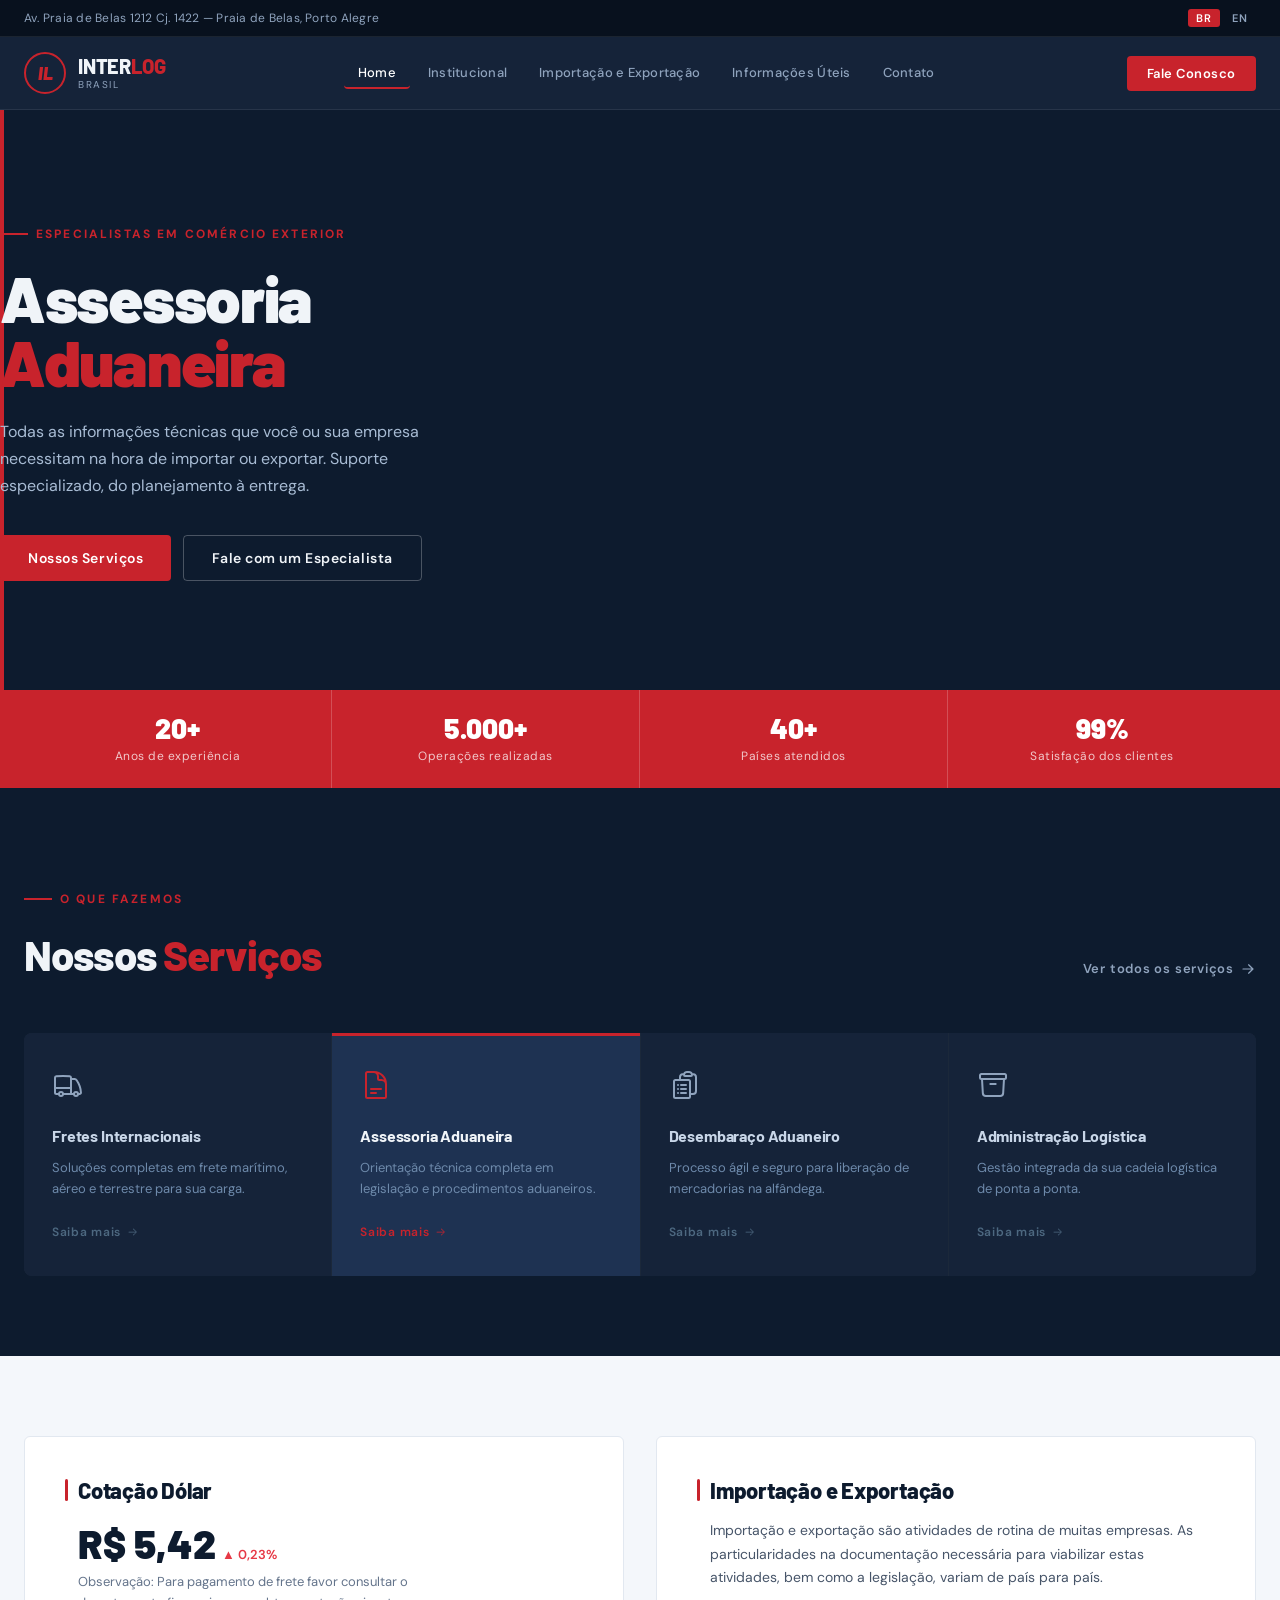
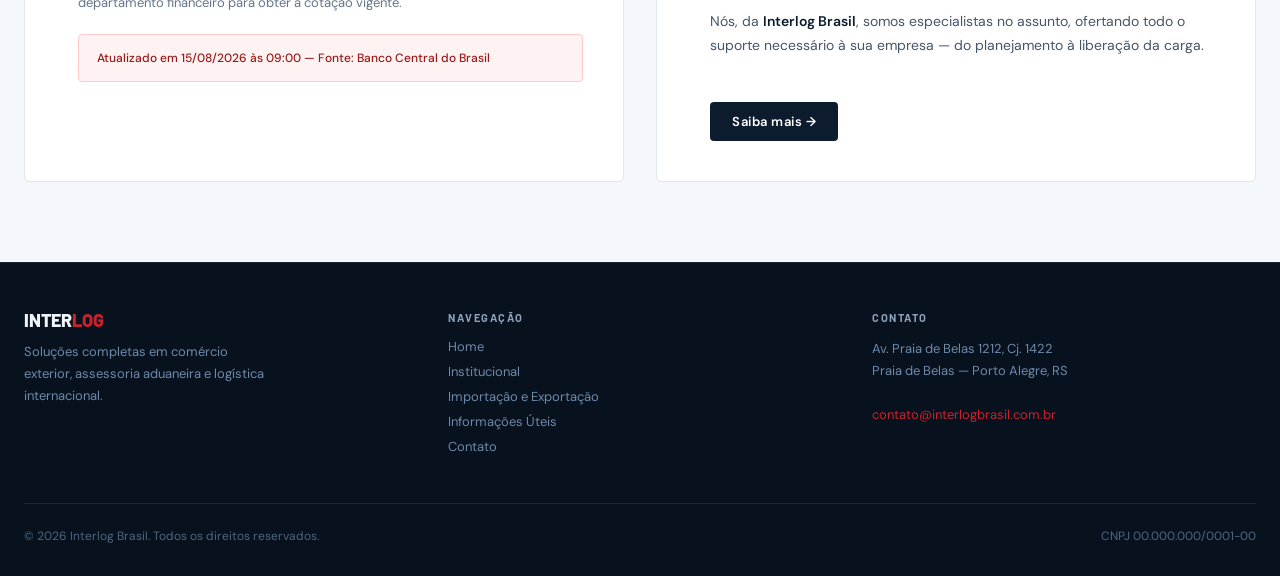
==== index.html @ 791522d0 "Add files via upload" ====
<!doctype html>
<html lang="pt-BR">
<head>
  <meta charset="UTF-8" />
  <meta name="viewport" content="width=device-width, initial-scale=1.0" />
  <title>Interlog Brasil — Comércio Exterior e Assessoria Aduaneira</title>
  <meta name="description" content="Soluções completas em comércio exterior, assessoria aduaneira, desembaraço e logística internacional." />
  <link rel="stylesheet" href="style.css" />
</head>
<body>

  <!-- TOP BAR -->
  <div class="topbar">
    <div class="container topbar-inner">
      <span class="topbar-address">Av. Praia de Belas 1212 Cj. 1422 — Praia de Belas, Porto Alegre</span>
      <div class="lang-switch">
        <button class="lang-btn active" data-lang="BR">BR</button>
        <button class="lang-btn" data-lang="EN">EN</button>
      </div>
    </div>
  </div>

  <!-- NAVBAR -->
  <nav class="navbar">
    <div class="container navbar-inner">
      <div class="logo">
        <div class="logo-badge"><span>IL</span></div>
        <div>
          <div class="logo-text"><span class="logo-inter">INTER</span><span class="logo-log">LOG</span></div>
          <div class="logo-sub">BRASIL</div>
        </div>
      </div>

      <div class="nav-links">
        <a href="#" class="nav-link active">Home</a>
        <a href="#" class="nav-link">Institucional</a>
        <a href="#" class="nav-link">Importação e Exportação</a>
        <a href="#" class="nav-link">Informações Úteis</a>
        <a href="#" class="nav-link">Contato</a>
      </div>

      <button class="cta-btn nav-cta">Fale Conosco</button>

      <button class="hamburger" id="hamburgerBtn" aria-label="Abrir menu">
        <svg viewBox="0 0 24 24" fill="none" stroke="currentColor" stroke-width="2" class="icon-24" id="hamburgerIcon">
          <path stroke-linecap="round" stroke-linejoin="round" d="M3.75 6.75h16.5M3.75 12h16.5m-16.5 5.25h16.5" />
        </svg>
      </button>
    </div>

    <div class="mobile-menu" id="mobileMenu">
      <a href="#">Home</a>
      <a href="#">Institucional</a>
      <a href="#">Importação e Exportação</a>
      <a href="#">Informações Úteis</a>
      <a href="#">Contato</a>
    </div>
  </nav>

  <!-- HERO -->
  <section class="hero">
    <div class="hero-bg"></div>
    <div class="hero-overlay"></div>
    <div class="hero-accent"></div>
    <div class="container hero-inner">
      <div class="hero-content">
        <div class="eyebrow">
          <span class="eyebrow-line"></span>
          <span class="eyebrow-text">Especialistas em Comércio Exterior</span>
        </div>
        <h1 class="hero-title">Assessoria<br /><span class="text-red">Aduaneira</span></h1>
        <p class="hero-desc">Todas as informações técnicas que você ou sua empresa necessitam na hora de importar ou exportar. Suporte especializado, do planejamento à entrega.</p>
        <div class="hero-buttons">
          <button class="cta-btn">Nossos Serviços</button>
          <button class="outline-btn">Fale com um Especialista</button>
        </div>
      </div>
    </div>
  </section>

  <!-- STATS -->
  <div class="stats-band">
    <div class="container stats-grid">
      <div class="stat"><div class="stat-value">20+</div><div class="stat-label">Anos de experiência</div></div>
      <div class="stat"><div class="stat-value">5.000+</div><div class="stat-label">Operações realizadas</div></div>
      <div class="stat"><div class="stat-value">40+</div><div class="stat-label">Países atendidos</div></div>
      <div class="stat"><div class="stat-value">99%</div><div class="stat-label">Satisfação dos clientes</div></div>
    </div>
  </div>

  <!-- SERVICES -->
  <section class="services">
    <div class="container">
      <div class="services-head">
        <div>
          <div class="eyebrow"><span class="eyebrow-line"></span><span class="eyebrow-text">O que fazemos</span></div>
          <h2 class="section-title">Nossos <span class="text-red">Serviços</span></h2>
        </div>
        <a href="#" class="see-all">
          Ver todos os serviços
          <svg viewBox="0 0 20 20" fill="currentColor" class="icon-16"><path fill-rule="evenodd" d="M3 10a.75.75 0 01.75-.75h10.638L10.23 5.29a.75.75 0 111.04-1.08l5.5 5.25a.75.75 0 010 1.08l-5.5 5.25a.75.75 0 11-1.04-1.08l4.158-3.96H3.75A.75.75 0 013 10z" clip-rule="evenodd" /></svg>
        </a>
      </div>

      <div class="services-grid">
        <div class="service-card">
          <div class="service-icon">
            <svg viewBox="0 0 24 24" fill="none" stroke="currentColor" stroke-width="1.5" class="icon-32"><path stroke-linecap="round" stroke-linejoin="round" d="M8.25 18.75a1.5 1.5 0 01-3 0m3 0a1.5 1.5 0 00-3 0m3 0h6m-9 0H3.375a1.125 1.125 0 01-1.125-1.125V14.25m17.25 4.5a1.5 1.5 0 01-3 0m3 0a1.5 1.5 0 00-3 0m3 0h1.125c.621 0 1.129-.504 1.09-1.124a17.902 17.902 0 00-3.213-9.193 2.056 2.056 0 00-1.58-.86H14.25M16.5 18.75h-2.25m0-11.177v-.958c0-.568-.422-1.048-.987-1.106a48.554 48.554 0 00-10.026 0 1.106 1.106 0 00-.987 1.106v7.635m12-6.677v6.677m0 4.5v-4.5m0 0h-12" /></svg>
          </div>
          <h3>Fretes Internacionais</h3>
          <p>Soluções completas em frete marítimo, aéreo e terrestre para sua carga.</p>
          <div class="service-more">Saiba mais <svg viewBox="0 0 16 16" fill="currentColor" class="icon-12"><path fill-rule="evenodd" d="M2 8a.5.5 0 01.5-.5h9.293L8.146 4.354a.5.5 0 11.708-.708l4 4a.5.5 0 010 .708l-4 4a.5.5 0 01-.708-.708L11.793 8.5H2.5A.5.5 0 012 8z" /></svg></div>
        </div>

        <div class="service-card highlight">
          <div class="service-icon">
            <svg viewBox="0 0 24 24" fill="none" stroke="currentColor" stroke-width="1.5" class="icon-32"><path stroke-linecap="round" stroke-linejoin="round" d="M19.5 14.25v-2.625a3.375 3.375 0 00-3.375-3.375h-1.5A1.125 1.125 0 0113.5 7.125v-1.5a3.375 3.375 0 00-3.375-3.375H8.25m0 12.75h7.5m-7.5 3H12M10.5 2.25H5.625c-.621 0-1.125.504-1.125 1.125v17.25c0 .621.504 1.125 1.125 1.125h12.75c.621 0 1.125-.504 1.125-1.125V11.25a9 9 0 00-9-9z" /></svg>
          </div>
          <h3>Assessoria Aduaneira</h3>
          <p>Orientação técnica completa em legislação e procedimentos aduaneiros.</p>
          <div class="service-more">Saiba mais <svg viewBox="0 0 16 16" fill="currentColor" class="icon-12"><path fill-rule="evenodd" d="M2 8a.5.5 0 01.5-.5h9.293L8.146 4.354a.5.5 0 11.708-.708l4 4a.5.5 0 010 .708l-4 4a.5.5 0 01-.708-.708L11.793 8.5H2.5A.5.5 0 012 8z" /></svg></div>
        </div>

        <div class="service-card">
          <div class="service-icon">
            <svg viewBox="0 0 24 24" fill="none" stroke="currentColor" stroke-width="1.5" class="icon-32"><path stroke-linecap="round" stroke-linejoin="round" d="M9 12h3.75M9 15h3.75M9 18h3.75m3 .75H18a2.25 2.25 0 002.25-2.25V6.108c0-1.135-.845-2.098-1.976-2.192a48.424 48.424 0 00-1.123-.08m-5.801 0c-.065.21-.1.433-.1.664 0 .414.336.75.75.75h4.5a.75.75 0 00.75-.75 2.25 2.25 0 00-.1-.664m-5.8 0A2.251 2.251 0 0113.5 2.25H15c1.012 0 1.867.668 2.15 1.586m-5.8 0c-.376.023-.75.05-1.124.08C9.095 4.01 8.25 4.973 8.25 6.108V8.25m0 0H4.875c-.621 0-1.125.504-1.125 1.125v11.25c0 .621.504 1.125 1.125 1.125h9.75c.621 0 1.125-.504 1.125-1.125V9.375c0-.621-.504-1.125-1.125-1.125H8.25zM6.75 12h.008v.008H6.75V12zm0 3h.008v.008H6.75V15zm0 3h.008v.008H6.75V18z" /></svg>
          </div>
          <h3>Desembaraço Aduaneiro</h3>
          <p>Processo ágil e seguro para liberação de mercadorias na alfândega.</p>
          <div class="service-more">Saiba mais <svg viewBox="0 0 16 16" fill="currentColor" class="icon-12"><path fill-rule="evenodd" d="M2 8a.5.5 0 01.5-.5h9.293L8.146 4.354a.5.5 0 11.708-.708l4 4a.5.5 0 010 .708l-4 4a.5.5 0 01-.708-.708L11.793 8.5H2.5A.5.5 0 012 8z" /></svg></div>
        </div>

        <div class="service-card">
          <div class="service-icon">
            <svg viewBox="0 0 24 24" fill="none" stroke="currentColor" stroke-width="1.5" class="icon-32"><path stroke-linecap="round" stroke-linejoin="round" d="M20.25 7.5l-.625 10.632a2.25 2.25 0 01-2.247 2.118H6.622a2.25 2.25 0 01-2.247-2.118L3.75 7.5M10 11.25h4M3.375 7.5h17.25c.621 0 1.125-.504 1.125-1.125v-1.5c0-.621-.504-1.125-1.125-1.125H3.375c-.621 0-1.125.504-1.125 1.125v1.5c0 .621.504 1.125 1.125 1.125z" /></svg>
          </div>
          <h3>Administração Logística</h3>
          <p>Gestão integrada da sua cadeia logística de ponta a ponta.</p>
          <div class="service-more">Saiba mais <svg viewBox="0 0 16 16" fill="currentColor" class="icon-12"><path fill-rule="evenodd" d="M2 8a.5.5 0 01.5-.5h9.293L8.146 4.354a.5.5 0 11.708-.708l4 4a.5.5 0 010 .708l-4 4a.5.5 0 01-.708-.708L11.793 8.5H2.5A.5.5 0 012 8z" /></svg></div>
        </div>
      </div>
    </div>
  </section>

  <!-- INFO PANELS -->
  <section class="info-panels">
    <div class="container info-grid">
      <div class="info-card">
        <div class="info-head">
          <div class="info-bar"></div>
          <h3>Cotação Dólar</h3>
        </div>
        <div class="info-body">
          <div class="quote-row">
            <span class="quote-value">R$ 5,42</span>
            <span class="quote-change">▲ 0,23%</span>
          </div>
          <p class="info-text">Observação: Para pagamento de frete favor consultar o departamento financeiro para obter a cotação vigente.</p>
          <div class="quote-note">Atualizado em 15/08/2026 às 09:00 — Fonte: Banco Central do Brasil</div>
        </div>
      </div>

      <div class="info-card">
        <div class="info-head">
          <div class="info-bar"></div>
          <h3>Importação e Exportação</h3>
        </div>
        <div class="info-body">
          <p class="info-text-dark">Importação e exportação são atividades de rotina de muitas empresas. As particularidades na documentação necessária para viabilizar estas atividades, bem como a legislação, variam de país para país.</p>
          <p class="info-text-dark">Nós, da <strong>Interlog Brasil</strong>, somos especialistas no assunto, ofertando todo o suporte necessário à sua empresa — do planejamento à liberação da carga.</p>
          <button class="dark-btn">Saiba mais →</button>
        </div>
      </div>
    </div>
  </section>

  <!-- FOOTER -->
  <footer class="footer">
    <div class="container">
      <div class="footer-grid">
        <div>
          <div class="logo-text footer-logo"><span class="logo-inter">INTER</span><span class="logo-log">LOG</span></div>
          <p class="footer-desc">Soluções completas em comércio exterior, assessoria aduaneira e logística internacional.</p>
        </div>
        <div>
          <h4>Navegação</h4>
          <a href="#">Home</a>
          <a href="#">Institucional</a>
          <a href="#">Importação e Exportação</a>
          <a href="#">Informações Úteis</a>
          <a href="#">Contato</a>
        </div>
        <div>
          <h4>Contato</h4>
          <p class="footer-desc">
            Av. Praia de Belas 1212, Cj. 1422<br />
            Praia de Belas — Porto Alegre, RS<br /><br />
            <a href="mailto:contato@interlogbrasil.com.br" class="footer-email">contato@interlogbrasil.com.br</a>
          </p>
        </div>
      </div>
      <div class="footer-bottom">
        <span>© 2026 Interlog Brasil. Todos os direitos reservados.</span>
        <span>CNPJ 00.000.000/0001-00</span>
      </div>
    </div>
  </footer>

  <script src="script.js"></script>
</body>
</html>
---- style.css ----
@import url('https://fonts.googleapis.com/css2?family=Barlow:ital,wght@0,400;0,500;0,600;0,700;0,800;0,900;1,400&family=DM+Sans:ital,opsz,wght@0,9..40,400;0,9..40,500;0,9..40,600;1,9..40,400&display=swap');

:root {
  --navy: #0d1b2e;
  --navy-mid: #152339;
  --navy-light: #1e3252;
  --red: #c8232c;
  --red-hover: #a61b23;
  --slate: #8fa3bd;
  --border: rgba(255, 255, 255, 0.08);
  --font-heading: 'Barlow', sans-serif;
  --font-body: 'DM Sans', sans-serif;
}

* { box-sizing: border-box; margin: 0; padding: 0; }

html { scroll-behavior: smooth; }

body {
  font-family: var(--font-body);
  background: var(--navy);
  color: #f0f4f8;
  -webkit-font-smoothing: antialiased;
}

h1, h2, h3, h4 { font-family: var(--font-heading); }

a { text-decoration: none; }

button { font-family: inherit; }

::-webkit-scrollbar { width: 6px; }
::-webkit-scrollbar-track { background: var(--navy); }
::-webkit-scrollbar-thumb { background: #2e4a6e; border-radius: 3px; }
::-webkit-scrollbar-thumb:hover { background: var(--red); }

.container {
  max-width: 1280px;
  margin: 0 auto;
  padding: 0 24px;
}

.icon-32 { width: 32px; height: 32px; }
.icon-24 { width: 24px; height: 24px; }
.icon-16 { width: 16px; height: 16px; }
.icon-12 { width: 12px; height: 12px; }

.text-red { color: var(--red); }

/* TOP BAR */
.topbar { background: #08111e; border-bottom: 1px solid var(--border); }
.topbar-inner { display: flex; align-items: center; justify-content: space-between; height: 36px; }
.topbar-address { color: var(--slate); font-size: 12px; letter-spacing: 0.02em; }
.lang-switch { display: flex; align-items: center; gap: 4px; }
.lang-btn {
  font-size: 11px; font-weight: 600; letter-spacing: 0.08em;
  padding: 2px 8px; border-radius: 3px; border: none;
  cursor: pointer; transition: all 0.15s;
  background: transparent; color: var(--slate);
}
.lang-btn.active { background: var(--red); color: #fff; }

/* NAVBAR */
.navbar { background: var(--navy-mid); border-bottom: 1px solid var(--border); position: sticky; top: 0; z-index: 50; }
.navbar-inner { display: flex; align-items: center; justify-content: space-between; height: 72px; }
.logo { display: flex; align-items: center; gap: 12px; user-select: none; }
.logo-badge {
  position: relative; width: 42px; height: 42px;
  border: 2px solid var(--red); border-radius: 50%;
  display: flex; align-items: center; justify-content: center;
}
.logo-badge span { font-family: var(--font-heading); font-weight: 900; font-size: 18px; color: var(--red); font-style: italic; }
.logo-text { font-family: var(--font-heading); font-weight: 800; font-size: 20px; letter-spacing: -0.01em; line-height: 1; }
.logo-inter { color: #f0f4f8; }
.logo-log { color: var(--red); }
.logo-sub { color: var(--slate); font-size: 10px; letter-spacing: 0.15em; margin-top: 2px; }

.nav-links { display: none; align-items: center; gap: 4px; }
.nav-link {
  padding: 6px 14px; font-size: 13px; font-weight: 500; letter-spacing: 0.02em;
  color: var(--slate); border-radius: 4px; border-bottom: 2px solid transparent;
  transition: color 0.15s;
}
.nav-link:hover { color: #fff; }
.nav-link.active { color: #fff; border-bottom-color: var(--red); }

.cta-btn {
  background: var(--red); color: #fff; border: none; border-radius: 4px;
  padding: 9px 20px; font-size: 13px; font-weight: 600; letter-spacing: 0.04em;
  cursor: pointer; transition: background 0.15s;
}
.cta-btn:hover { background: var(--red-hover); }
.nav-cta { display: none; }

.hamburger { background: none; border: none; color: #f0f4f8; cursor: pointer; padding: 8px; }

.mobile-menu {
  display: none; background: var(--navy-mid); border-top: 1px solid var(--border);
  padding: 12px 24px 20px;
}
.mobile-menu.open { display: block; }
.mobile-menu a {
  display: block; padding: 10px 0; color: #c8d6e8; font-size: 15px;
  border-bottom: 1px solid rgba(255,255,255,0.05);
}

/* HERO */
.hero { position: relative; min-height: 580px; display: flex; align-items: center; overflow: hidden; }
.hero-bg {
  position: absolute; inset: 0;
  background-image: url('https://images.unsplash.com/photo-1606185540834-d6e7483ee1a4?w=1400&h=700&fit=crop&auto=format');
  background-size: cover; background-position: center 40%;
}
.hero-overlay {
  position: absolute; inset: 0;
  background: linear-gradient(105deg, var(--navy) 42%, rgba(13,27,46,0.82) 65%, rgba(13,27,46,0.3) 100%);
}
.hero-accent { position: absolute; left: 0; top: 0; bottom: 0; width: 4px; background: var(--red); }
.hero-inner { position: relative; z-index: 1; padding: 80px 0; width: 100%; }
.hero-content { max-width: 560px; }

.eyebrow { display: inline-flex; align-items: center; gap: 8px; margin-bottom: 24px; }
.eyebrow-line { width: 28px; height: 2px; background: var(--red); }
.eyebrow-text { color: var(--red); font-size: 12px; font-weight: 700; letter-spacing: 0.18em; text-transform: uppercase; }

.hero-title {
  font-weight: 900; font-size: clamp(38px, 5vw, 64px); line-height: 1.0;
  letter-spacing: -0.02em; color: #f0f4f8; margin-bottom: 24px;
}
.hero-desc { color: #a8bcd4; font-size: 16px; line-height: 1.7; margin-bottom: 36px; max-width: 440px; }
.hero-buttons { display: flex; flex-wrap: wrap; gap: 12px; }

.outline-btn {
  background: transparent; color: #f0f4f8; border: 1px solid rgba(255,255,255,0.25);
  border-radius: 4px; padding: 13px 28px; font-size: 14px; font-weight: 600;
  letter-spacing: 0.04em; cursor: pointer; transition: border-color 0.15s;
}
.outline-btn:hover { border-color: rgba(255,255,255,0.6); }
.hero-buttons .cta-btn { padding: 13px 28px; font-size: 14px; }

/* STATS */
.stats-band { background: var(--red); }
.stats-grid { display: grid; grid-template-columns: repeat(2, 1fr); }
.stat { padding: 24px 0; text-align: center; border-right: 1px solid rgba(255,255,255,0.2); }
.stat:nth-child(2n) { border-right: none; }
.stat-value { font-family: var(--font-heading); font-weight: 900; font-size: 28px; color: #fff; line-height: 1; }
.stat-label { color: rgba(255,255,255,0.75); font-size: 12px; margin-top: 6px; letter-spacing: 0.04em; }

/* SERVICES */
.services { background: var(--navy); padding: 96px 0 80px; }
.services-head { display: flex; align-items: flex-end; justify-content: space-between; flex-wrap: wrap; gap: 24px; margin-bottom: 56px; }
.section-title { font-weight: 800; font-size: clamp(28px, 4vw, 42px); letter-spacing: -0.02em; color: #f0f4f8; line-height: 1.1; }
.see-all {
  color: var(--slate); font-size: 13px; font-weight: 600; letter-spacing: 0.06em;
  display: flex; align-items: center; gap: 6px; transition: color 0.15s;
}
.see-all:hover { color: var(--red); }

.services-grid {
  display: grid; grid-template-columns: 1fr; gap: 1px;
  background: rgba(255,255,255,0.06); border-radius: 8px; overflow: hidden;
}
.service-card {
  background: var(--navy-mid); padding: 36px 28px; transition: background 0.2s;
  cursor: pointer; position: relative;
}
.service-card:hover { background: var(--navy-light); }
.service-card.highlight { background: var(--navy-light); }
.service-card.highlight::before {
  content: ''; position: absolute; top: 0; left: 0; right: 0; height: 3px; background: var(--red);
}
.service-icon { color: var(--slate); margin-bottom: 20px; transition: color 0.2s; }
.service-card.highlight .service-icon { color: var(--red); }
.service-card h3 {
  font-weight: 700; font-size: 16px; letter-spacing: -0.01em; color: #c8d6e8;
  margin-bottom: 10px; line-height: 1.3;
}
.service-card.highlight h3 { color: #f0f4f8; }
.service-card p { color: #6e8aab; font-size: 13px; line-height: 1.65; }
.service-more {
  margin-top: 24px; display: flex; align-items: center; gap: 6px;
  color: #4d6880; font-size: 12px; font-weight: 600; letter-spacing: 0.06em;
}
.service-card.highlight .service-more { color: var(--red); }

/* INFO PANELS */
.info-panels { background: #f4f7fb; padding: 80px 0; }
.info-grid { display: grid; grid-template-columns: 1fr; gap: 32px; }
.info-card { background: #fff; border-radius: 6px; padding: 40px; border: 1px solid #e2e8f0; }
.info-head { display: flex; align-items: center; gap: 10px; margin-bottom: 6px; }
.info-bar { width: 3px; height: 22px; background: var(--red); border-radius: 2px; }
.info-head h3 { font-weight: 800; font-size: 22px; color: var(--navy); letter-spacing: -0.01em; }
.info-body { margin-left: 13px; }
.quote-row { display: flex; align-items: baseline; gap: 6px; margin: 20px 0 8px; }
.quote-value { font-family: var(--font-heading); font-weight: 900; font-size: 40px; color: var(--navy); line-height: 1; }
.quote-change { font-size: 13px; color: #e63946; font-weight: 600; }
.info-text { color: #64748b; font-size: 13px; line-height: 1.65; max-width: 340px; }
.quote-note {
  margin-top: 20px; padding: 14px 18px; background: #fef2f2; border: 1px solid #fecaca;
  border-radius: 4px; color: #991b1b; font-size: 12px; font-weight: 500; line-height: 1.5;
}
.info-text-dark { color: #475569; font-size: 14px; line-height: 1.7; margin-top: 16px; margin-bottom: 20px; }
.info-text-dark strong { color: var(--navy); font-weight: 600; }
.dark-btn {
  margin-top: 24px; background: var(--navy); color: #fff; border: none; border-radius: 4px;
  padding: 11px 22px; font-size: 13px; font-weight: 600; letter-spacing: 0.04em;
  cursor: pointer; transition: background 0.15s;
}
.dark-btn:hover { background: var(--red); }

/* FOOTER */
.footer { background: #08111e; border-top: 1px solid var(--border); padding: 48px 0 32px; }
.footer-grid { display: grid; grid-template-columns: 1fr; gap: 40px; margin-bottom: 40px; }
.footer-logo { font-size: 18px; margin-bottom: 12px; }
.footer-desc { color: #6e8aab; font-size: 13px; line-height: 1.7; max-width: 240px; }
.footer h4 {
  color: var(--slate); font-size: 11px; font-weight: 700; letter-spacing: 0.14em;
  text-transform: uppercase; margin-bottom: 14px;
}
.footer div a {
  display: block; color: #6e8aab; font-size: 13px; margin-bottom: 8px; transition: color 0.15s;
}
.footer div a:hover { color: #f0f4f8; }
.footer-email { color: var(--red) !important; }
.footer-bottom {
  border-top: 1px solid var(--border); padding-top: 24px; display: flex;
  justify-content: space-between; align-items: center; flex-wrap: wrap; gap: 12px;
}
.footer-bottom span { color: #4d6880; font-size: 12px; }

/* RESPONSIVE */
@media (min-width: 768px) {
  .nav-links { display: flex; }
  .nav-cta { display: flex; }
  .hamburger { display: none; }
  .stats-grid { grid-template-columns: repeat(4, 1fr); }
  .stat { border-right: 1px solid rgba(255,255,255,0.2); }
  .stat:nth-child(2n) { border-right: 1px solid rgba(255,255,255,0.2); }
  .stat:nth-child(4n) { border-right: none; }
  .footer-grid { grid-template-columns: repeat(3, 1fr); }
}

@media (min-width: 640px) {
  .services-grid { grid-template-columns: repeat(2, 1fr); }
}

@media (min-width: 1024px) {
  .services-grid { grid-template-columns: repeat(4, 1fr); }
  .info-grid { grid-template-columns: repeat(2, 1fr); }
}
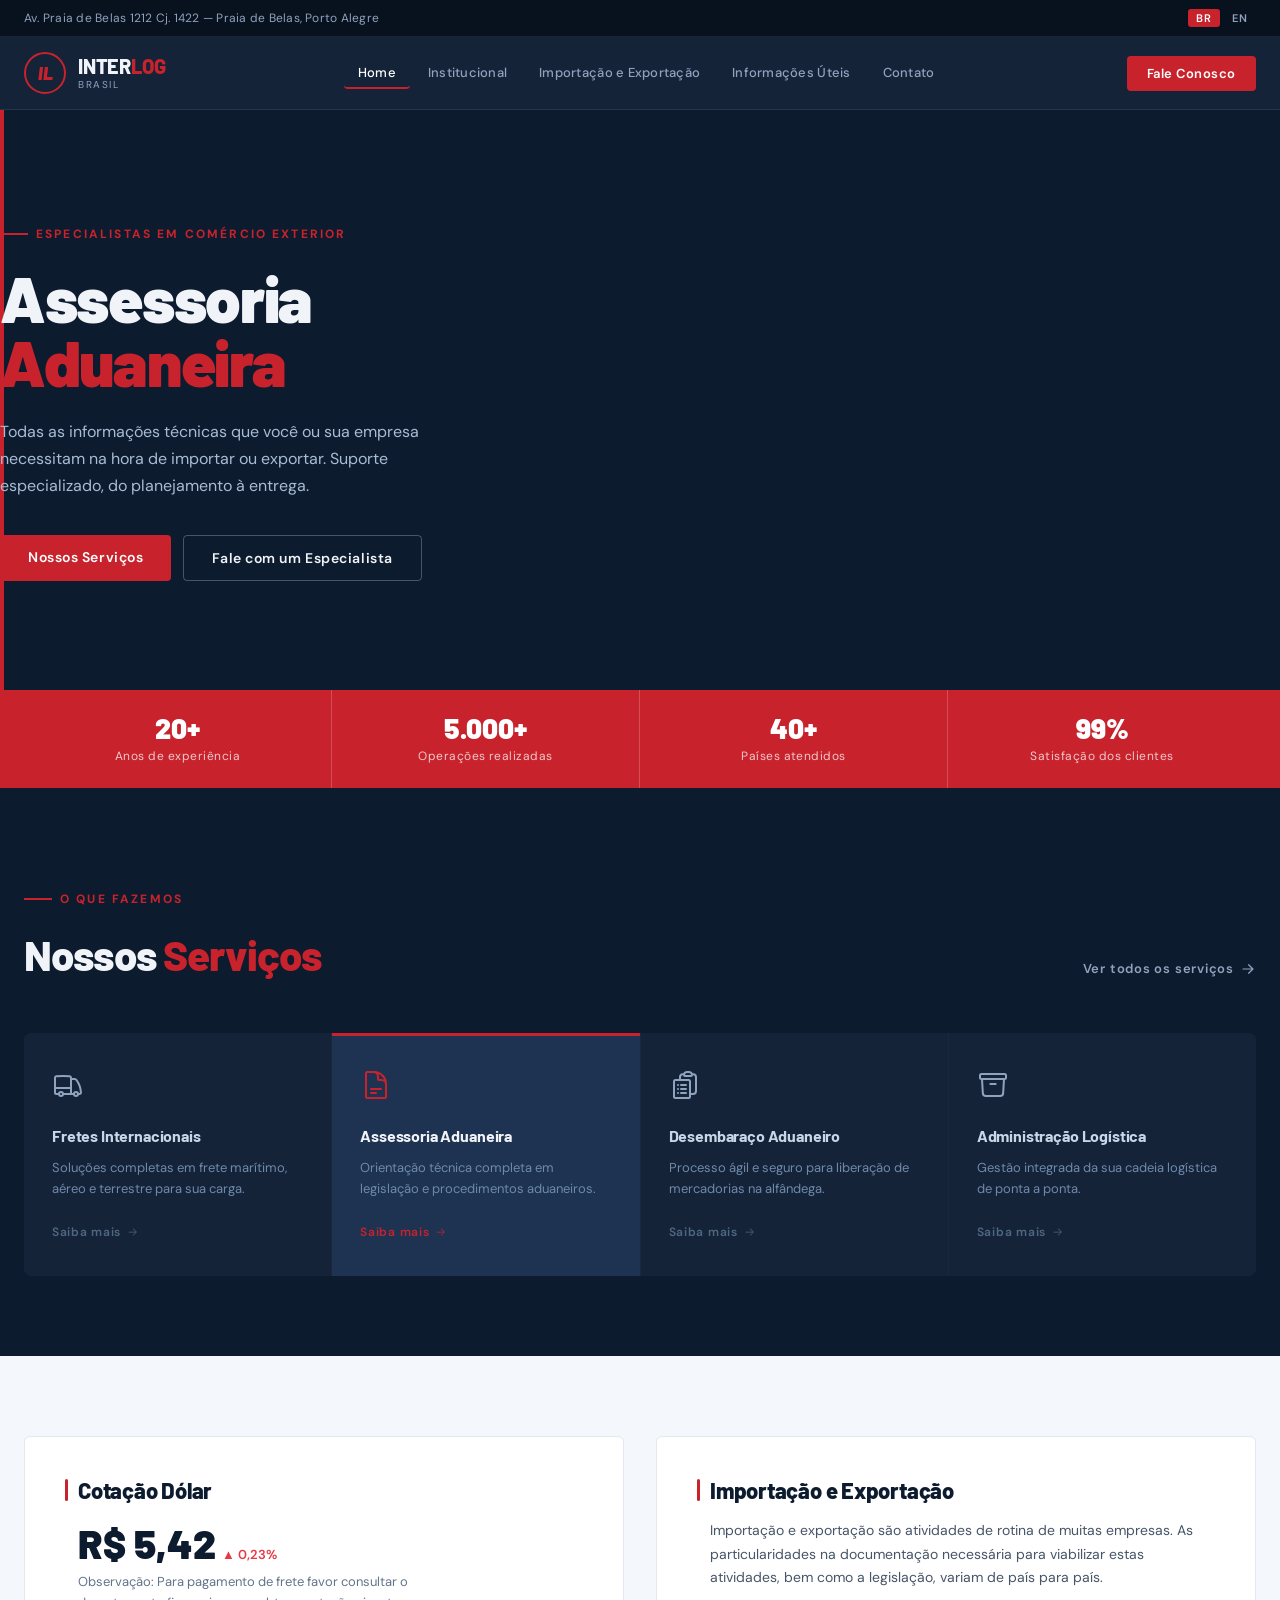
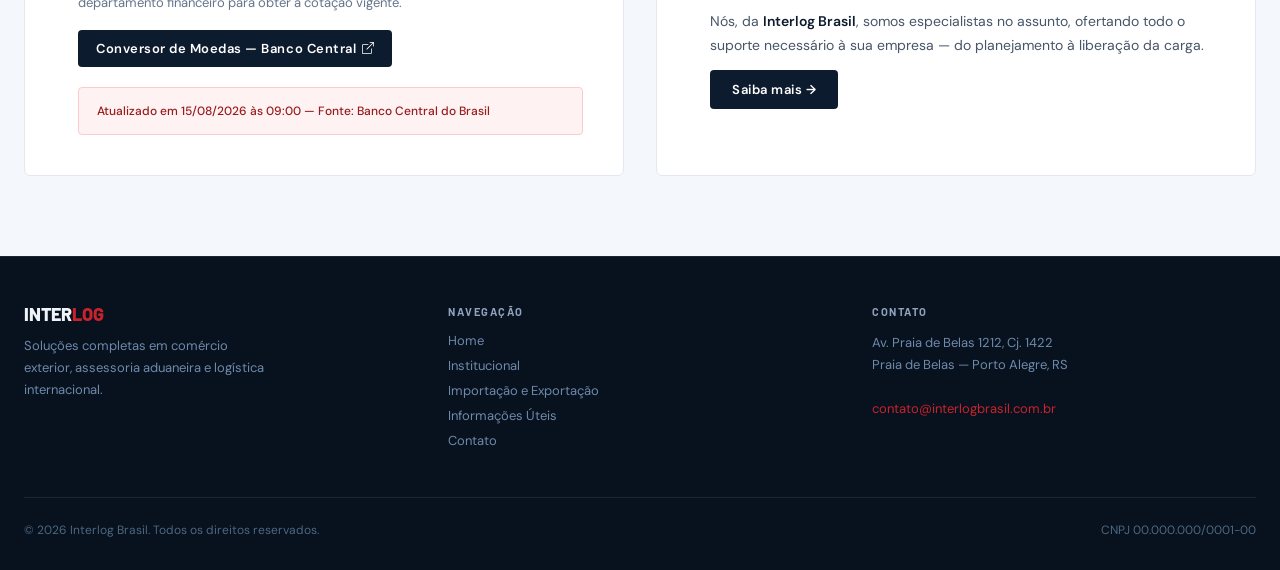
==== commit fd606fb2: "Add files via upload" ====
--- a/index.html
+++ b/index.html
@@ -3,16 +3,20 @@
 <head>
   <meta charset="UTF-8" />
   <meta name="viewport" content="width=device-width, initial-scale=1.0" />
-  <title>Interlog Brasil — Comércio Exterior e Assessoria Aduaneira</title>
+  <title data-i18n="meta.title.home">Interlog Brasil — Comércio Exterior e Assessoria Aduaneira</title>
   <meta name="description" content="Soluções completas em comércio exterior, assessoria aduaneira, desembaraço e logística internacional." />
-  <link rel="stylesheet" href="style.css" />
+  <!-- Folha de estilos principal (única para todo o site) -->
+  <link rel="stylesheet" href="css/style.css" />
 </head>
 <body>
 
-  <!-- TOP BAR -->
+  <!-- ============================================================
+       BARRA SUPERIOR (endereço + seletor de idioma)
+       ============================================================ -->
   <div class="topbar">
     <div class="container topbar-inner">
-      <span class="topbar-address">Av. Praia de Belas 1212 Cj. 1422 — Praia de Belas, Porto Alegre</span>
+      <span class="topbar-address" data-i18n="common.topbar.address">Av. Praia de Belas 1212 Cj. 1422 — Praia de Belas, Porto Alegre</span>
+      <!-- Seletor de idioma: clique em BR ou EN traduz a página inteira (ver js/i18n.js) -->
       <div class="lang-switch">
         <button class="lang-btn active" data-lang="BR">BR</button>
         <button class="lang-btn" data-lang="EN">EN</button>
@@ -20,28 +24,30 @@
     </div>
   </div>
 
-  <!-- NAVBAR -->
+  <!-- ============================================================
+       MENU DE NAVEGAÇÃO
+       ============================================================ -->
   <nav class="navbar">
     <div class="container navbar-inner">
-      <div class="logo">
+      <a href="index.html" class="logo">
         <div class="logo-badge"><span>IL</span></div>
         <div>
           <div class="logo-text"><span class="logo-inter">INTER</span><span class="logo-log">LOG</span></div>
           <div class="logo-sub">BRASIL</div>
         </div>
-      </div>
+      </a>
 
       <div class="nav-links">
-        <a href="#" class="nav-link active">Home</a>
-        <a href="#" class="nav-link">Institucional</a>
-        <a href="#" class="nav-link">Importação e Exportação</a>
-        <a href="#" class="nav-link">Informações Úteis</a>
-        <a href="#" class="nav-link">Contato</a>
-      </div>
-
-      <button class="cta-btn nav-cta">Fale Conosco</button>
-
-      <button class="hamburger" id="hamburgerBtn" aria-label="Abrir menu">
+        <a href="index.html" class="nav-link active" data-i18n="common.nav.home">Home</a>
+        <a href="institucional.html" class="nav-link" data-i18n="common.nav.institucional">Institucional</a>
+        <a href="importacao-exportacao.html" class="nav-link" data-i18n="common.nav.importexport">Importação e Exportação</a>
+        <a href="informacoes-uteis.html" class="nav-link" data-i18n="common.nav.info">Informações Úteis</a>
+        <a href="contato.html" class="nav-link" data-i18n="common.nav.contact">Contato</a>
+      </div>
+
+      <a href="contato.html" class="cta-btn nav-cta" data-i18n="common.nav.cta">Fale Conosco</a>
+
+      <button class="hamburger" id="hamburgerBtn" aria-label="Abrir menu" aria-expanded="false">
         <svg viewBox="0 0 24 24" fill="none" stroke="currentColor" stroke-width="2" class="icon-24" id="hamburgerIcon">
           <path stroke-linecap="round" stroke-linejoin="round" d="M3.75 6.75h16.5M3.75 12h16.5m-16.5 5.25h16.5" />
         </svg>
@@ -49,150 +55,170 @@
     </div>
 
     <div class="mobile-menu" id="mobileMenu">
-      <a href="#">Home</a>
-      <a href="#">Institucional</a>
-      <a href="#">Importação e Exportação</a>
-      <a href="#">Informações Úteis</a>
-      <a href="#">Contato</a>
+      <a href="index.html" class="active" data-i18n="common.nav.home">Home</a>
+      <a href="institucional.html" data-i18n="common.nav.institucional">Institucional</a>
+      <a href="importacao-exportacao.html" data-i18n="common.nav.importexport">Importação e Exportação</a>
+      <a href="informacoes-uteis.html" data-i18n="common.nav.info">Informações Úteis</a>
+      <a href="contato.html" data-i18n="common.nav.contact">Contato</a>
     </div>
   </nav>
 
-  <!-- HERO -->
-  <section class="hero">
-    <div class="hero-bg"></div>
-    <div class="hero-overlay"></div>
-    <div class="hero-accent"></div>
-    <div class="container hero-inner">
-      <div class="hero-content">
-        <div class="eyebrow">
-          <span class="eyebrow-line"></span>
-          <span class="eyebrow-text">Especialistas em Comércio Exterior</span>
-        </div>
-        <h1 class="hero-title">Assessoria<br /><span class="text-red">Aduaneira</span></h1>
-        <p class="hero-desc">Todas as informações técnicas que você ou sua empresa necessitam na hora de importar ou exportar. Suporte especializado, do planejamento à entrega.</p>
-        <div class="hero-buttons">
-          <button class="cta-btn">Nossos Serviços</button>
-          <button class="outline-btn">Fale com um Especialista</button>
-        </div>
-      </div>
-    </div>
-  </section>
-
-  <!-- STATS -->
-  <div class="stats-band">
-    <div class="container stats-grid">
-      <div class="stat"><div class="stat-value">20+</div><div class="stat-label">Anos de experiência</div></div>
-      <div class="stat"><div class="stat-value">5.000+</div><div class="stat-label">Operações realizadas</div></div>
-      <div class="stat"><div class="stat-value">40+</div><div class="stat-label">Países atendidos</div></div>
-      <div class="stat"><div class="stat-value">99%</div><div class="stat-label">Satisfação dos clientes</div></div>
-    </div>
-  </div>
-
-  <!-- SERVICES -->
-  <section class="services">
-    <div class="container">
-      <div class="services-head">
-        <div>
-          <div class="eyebrow"><span class="eyebrow-line"></span><span class="eyebrow-text">O que fazemos</span></div>
-          <h2 class="section-title">Nossos <span class="text-red">Serviços</span></h2>
-        </div>
-        <a href="#" class="see-all">
-          Ver todos os serviços
-          <svg viewBox="0 0 20 20" fill="currentColor" class="icon-16"><path fill-rule="evenodd" d="M3 10a.75.75 0 01.75-.75h10.638L10.23 5.29a.75.75 0 111.04-1.08l5.5 5.25a.75.75 0 010 1.08l-5.5 5.25a.75.75 0 11-1.04-1.08l4.158-3.96H3.75A.75.75 0 013 10z" clip-rule="evenodd" /></svg>
-        </a>
-      </div>
-
-      <div class="services-grid">
-        <div class="service-card">
-          <div class="service-icon">
-            <svg viewBox="0 0 24 24" fill="none" stroke="currentColor" stroke-width="1.5" class="icon-32"><path stroke-linecap="round" stroke-linejoin="round" d="M8.25 18.75a1.5 1.5 0 01-3 0m3 0a1.5 1.5 0 00-3 0m3 0h6m-9 0H3.375a1.125 1.125 0 01-1.125-1.125V14.25m17.25 4.5a1.5 1.5 0 01-3 0m3 0a1.5 1.5 0 00-3 0m3 0h1.125c.621 0 1.129-.504 1.09-1.124a17.902 17.902 0 00-3.213-9.193 2.056 2.056 0 00-1.58-.86H14.25M16.5 18.75h-2.25m0-11.177v-.958c0-.568-.422-1.048-.987-1.106a48.554 48.554 0 00-10.026 0 1.106 1.106 0 00-.987 1.106v7.635m12-6.677v6.677m0 4.5v-4.5m0 0h-12" /></svg>
-          </div>
-          <h3>Fretes Internacionais</h3>
-          <p>Soluções completas em frete marítimo, aéreo e terrestre para sua carga.</p>
-          <div class="service-more">Saiba mais <svg viewBox="0 0 16 16" fill="currentColor" class="icon-12"><path fill-rule="evenodd" d="M2 8a.5.5 0 01.5-.5h9.293L8.146 4.354a.5.5 0 11.708-.708l4 4a.5.5 0 010 .708l-4 4a.5.5 0 01-.708-.708L11.793 8.5H2.5A.5.5 0 012 8z" /></svg></div>
-        </div>
-
-        <div class="service-card highlight">
-          <div class="service-icon">
-            <svg viewBox="0 0 24 24" fill="none" stroke="currentColor" stroke-width="1.5" class="icon-32"><path stroke-linecap="round" stroke-linejoin="round" d="M19.5 14.25v-2.625a3.375 3.375 0 00-3.375-3.375h-1.5A1.125 1.125 0 0113.5 7.125v-1.5a3.375 3.375 0 00-3.375-3.375H8.25m0 12.75h7.5m-7.5 3H12M10.5 2.25H5.625c-.621 0-1.125.504-1.125 1.125v17.25c0 .621.504 1.125 1.125 1.125h12.75c.621 0 1.125-.504 1.125-1.125V11.25a9 9 0 00-9-9z" /></svg>
-          </div>
-          <h3>Assessoria Aduaneira</h3>
-          <p>Orientação técnica completa em legislação e procedimentos aduaneiros.</p>
-          <div class="service-more">Saiba mais <svg viewBox="0 0 16 16" fill="currentColor" class="icon-12"><path fill-rule="evenodd" d="M2 8a.5.5 0 01.5-.5h9.293L8.146 4.354a.5.5 0 11.708-.708l4 4a.5.5 0 010 .708l-4 4a.5.5 0 01-.708-.708L11.793 8.5H2.5A.5.5 0 012 8z" /></svg></div>
-        </div>
-
-        <div class="service-card">
-          <div class="service-icon">
-            <svg viewBox="0 0 24 24" fill="none" stroke="currentColor" stroke-width="1.5" class="icon-32"><path stroke-linecap="round" stroke-linejoin="round" d="M9 12h3.75M9 15h3.75M9 18h3.75m3 .75H18a2.25 2.25 0 002.25-2.25V6.108c0-1.135-.845-2.098-1.976-2.192a48.424 48.424 0 00-1.123-.08m-5.801 0c-.065.21-.1.433-.1.664 0 .414.336.75.75.75h4.5a.75.75 0 00.75-.75 2.25 2.25 0 00-.1-.664m-5.8 0A2.251 2.251 0 0113.5 2.25H15c1.012 0 1.867.668 2.15 1.586m-5.8 0c-.376.023-.75.05-1.124.08C9.095 4.01 8.25 4.973 8.25 6.108V8.25m0 0H4.875c-.621 0-1.125.504-1.125 1.125v11.25c0 .621.504 1.125 1.125 1.125h9.75c.621 0 1.125-.504 1.125-1.125V9.375c0-.621-.504-1.125-1.125-1.125H8.25zM6.75 12h.008v.008H6.75V12zm0 3h.008v.008H6.75V15zm0 3h.008v.008H6.75V18z" /></svg>
-          </div>
-          <h3>Desembaraço Aduaneiro</h3>
-          <p>Processo ágil e seguro para liberação de mercadorias na alfândega.</p>
-          <div class="service-more">Saiba mais <svg viewBox="0 0 16 16" fill="currentColor" class="icon-12"><path fill-rule="evenodd" d="M2 8a.5.5 0 01.5-.5h9.293L8.146 4.354a.5.5 0 11.708-.708l4 4a.5.5 0 010 .708l-4 4a.5.5 0 01-.708-.708L11.793 8.5H2.5A.5.5 0 012 8z" /></svg></div>
-        </div>
-
-        <div class="service-card">
-          <div class="service-icon">
-            <svg viewBox="0 0 24 24" fill="none" stroke="currentColor" stroke-width="1.5" class="icon-32"><path stroke-linecap="round" stroke-linejoin="round" d="M20.25 7.5l-.625 10.632a2.25 2.25 0 01-2.247 2.118H6.622a2.25 2.25 0 01-2.247-2.118L3.75 7.5M10 11.25h4M3.375 7.5h17.25c.621 0 1.125-.504 1.125-1.125v-1.5c0-.621-.504-1.125-1.125-1.125H3.375c-.621 0-1.125.504-1.125 1.125v1.5c0 .621.504 1.125 1.125 1.125z" /></svg>
-          </div>
-          <h3>Administração Logística</h3>
-          <p>Gestão integrada da sua cadeia logística de ponta a ponta.</p>
-          <div class="service-more">Saiba mais <svg viewBox="0 0 16 16" fill="currentColor" class="icon-12"><path fill-rule="evenodd" d="M2 8a.5.5 0 01.5-.5h9.293L8.146 4.354a.5.5 0 11.708-.708l4 4a.5.5 0 010 .708l-4 4a.5.5 0 01-.708-.708L11.793 8.5H2.5A.5.5 0 012 8z" /></svg></div>
-        </div>
-      </div>
-    </div>
-  </section>
-
-  <!-- INFO PANELS -->
-  <section class="info-panels">
-    <div class="container info-grid">
-      <div class="info-card">
-        <div class="info-head">
-          <div class="info-bar"></div>
-          <h3>Cotação Dólar</h3>
-        </div>
-        <div class="info-body">
-          <div class="quote-row">
-            <span class="quote-value">R$ 5,42</span>
-            <span class="quote-change">▲ 0,23%</span>
-          </div>
-          <p class="info-text">Observação: Para pagamento de frete favor consultar o departamento financeiro para obter a cotação vigente.</p>
-          <div class="quote-note">Atualizado em 15/08/2026 às 09:00 — Fonte: Banco Central do Brasil</div>
-        </div>
-      </div>
-
-      <div class="info-card">
-        <div class="info-head">
-          <div class="info-bar"></div>
-          <h3>Importação e Exportação</h3>
-        </div>
-        <div class="info-body">
-          <p class="info-text-dark">Importação e exportação são atividades de rotina de muitas empresas. As particularidades na documentação necessária para viabilizar estas atividades, bem como a legislação, variam de país para país.</p>
-          <p class="info-text-dark">Nós, da <strong>Interlog Brasil</strong>, somos especialistas no assunto, ofertando todo o suporte necessário à sua empresa — do planejamento à liberação da carga.</p>
-          <button class="dark-btn">Saiba mais →</button>
-        </div>
-      </div>
-    </div>
-  </section>
-
-  <!-- FOOTER -->
+  <main>
+    <!-- ============================================================
+         HERO
+         ============================================================ -->
+    <section class="hero">
+      <div class="hero-bg"></div>
+      <div class="hero-overlay"></div>
+      <div class="hero-accent"></div>
+      <div class="container hero-inner">
+        <div class="hero-content">
+          <div class="eyebrow">
+            <span class="eyebrow-line"></span>
+            <span class="eyebrow-text" data-i18n="home.hero.eyebrow">Especialistas em Comércio Exterior</span>
+          </div>
+          <h1 class="hero-title"><span data-i18n="home.hero.title1">Assessoria</span><br /><span class="text-red" data-i18n="home.hero.title2">Aduaneira</span></h1>
+          <p class="hero-desc" data-i18n="home.hero.desc">Todas as informações técnicas que você ou sua empresa necessitam na hora de importar ou exportar. Suporte especializado, do planejamento à entrega.</p>
+          <div class="hero-buttons">
+            <a href="importacao-exportacao.html" class="cta-btn" data-i18n="home.hero.btn1">Nossos Serviços</a>
+            <a href="contato.html" class="outline-btn" data-i18n="home.hero.btn2">Fale com um Especialista</a>
+          </div>
+        </div>
+      </div>
+    </section>
+
+    <!-- ============================================================
+         FAIXA DE ESTATÍSTICAS
+         ============================================================ -->
+    <div class="stats-band">
+      <div class="container stats-grid">
+        <div class="stat"><div class="stat-value">20+</div><div class="stat-label" data-i18n="home.stats.1.label">Anos de experiência</div></div>
+        <div class="stat"><div class="stat-value">5.000+</div><div class="stat-label" data-i18n="home.stats.2.label">Operações realizadas</div></div>
+        <div class="stat"><div class="stat-value">40+</div><div class="stat-label" data-i18n="home.stats.3.label">Países atendidos</div></div>
+        <div class="stat"><div class="stat-value">99%</div><div class="stat-label" data-i18n="home.stats.4.label">Satisfação dos clientes</div></div>
+      </div>
+    </div>
+
+    <!-- ============================================================
+         SERVIÇOS
+         ============================================================ -->
+    <section class="services">
+      <div class="container">
+        <div class="services-head">
+          <div>
+            <div class="eyebrow"><span class="eyebrow-line"></span><span class="eyebrow-text" data-i18n="home.services.eyebrow">O que fazemos</span></div>
+            <h2 class="section-title"><span data-i18n="home.services.title1">Nossos</span> <span class="text-red" data-i18n="home.services.title2">Serviços</span></h2>
+          </div>
+          <a href="importacao-exportacao.html" class="see-all">
+            <span data-i18n="home.services.see_all">Ver todos os serviços</span>
+            <svg viewBox="0 0 20 20" fill="currentColor" class="icon-16"><path fill-rule="evenodd" d="M3 10a.75.75 0 01.75-.75h10.638L10.23 5.29a.75.75 0 111.04-1.08l5.5 5.25a.75.75 0 010 1.08l-5.5 5.25a.75.75 0 11-1.04-1.08l4.158-3.96H3.75A.75.75 0 013 10z" clip-rule="evenodd" /></svg>
+          </a>
+        </div>
+
+        <div class="services-grid">
+          <a href="importacao-exportacao.html" class="service-card">
+            <div class="service-icon">
+              <svg viewBox="0 0 24 24" fill="none" stroke="currentColor" stroke-width="1.5" class="icon-32"><path stroke-linecap="round" stroke-linejoin="round" d="M8.25 18.75a1.5 1.5 0 01-3 0m3 0a1.5 1.5 0 00-3 0m3 0h6m-9 0H3.375a1.125 1.125 0 01-1.125-1.125V14.25m17.25 4.5a1.5 1.5 0 01-3 0m3 0a1.5 1.5 0 00-3 0m3 0h1.125c.621 0 1.129-.504 1.09-1.124a17.902 17.902 0 00-3.213-9.193 2.056 2.056 0 00-1.58-.86H14.25M16.5 18.75h-2.25m0-11.177v-.958c0-.568-.422-1.048-.987-1.106a48.554 48.554 0 00-10.026 0 1.106 1.106 0 00-.987 1.106v7.635m12-6.677v6.677m0 4.5v-4.5m0 0h-12" /></svg>
+            </div>
+            <h3 data-i18n="home.service.1.title">Fretes Internacionais</h3>
+            <p data-i18n="home.service.1.desc">Soluções completas em frete marítimo, aéreo e terrestre para sua carga.</p>
+            <div class="service-more"><span data-i18n="home.service.more">Saiba mais</span> <svg viewBox="0 0 16 16" fill="currentColor" class="icon-12"><path fill-rule="evenodd" d="M2 8a.5.5 0 01.5-.5h9.293L8.146 4.354a.5.5 0 11.708-.708l4 4a.5.5 0 010 .708l-4 4a.5.5 0 01-.708-.708L11.793 8.5H2.5A.5.5 0 012 8z" /></svg></div>
+          </a>
+
+          <a href="importacao-exportacao.html" class="service-card highlight">
+            <div class="service-icon">
+              <svg viewBox="0 0 24 24" fill="none" stroke="currentColor" stroke-width="1.5" class="icon-32"><path stroke-linecap="round" stroke-linejoin="round" d="M19.5 14.25v-2.625a3.375 3.375 0 00-3.375-3.375h-1.5A1.125 1.125 0 0113.5 7.125v-1.5a3.375 3.375 0 00-3.375-3.375H8.25m0 12.75h7.5m-7.5 3H12M10.5 2.25H5.625c-.621 0-1.125.504-1.125 1.125v17.25c0 .621.504 1.125 1.125 1.125h12.75c.621 0 1.125-.504 1.125-1.125V11.25a9 9 0 00-9-9z" /></svg>
+            </div>
+            <h3 data-i18n="home.service.2.title">Assessoria Aduaneira</h3>
+            <p data-i18n="home.service.2.desc">Orientação técnica completa em legislação e procedimentos aduaneiros.</p>
+            <div class="service-more"><span data-i18n="home.service.more">Saiba mais</span> <svg viewBox="0 0 16 16" fill="currentColor" class="icon-12"><path fill-rule="evenodd" d="M2 8a.5.5 0 01.5-.5h9.293L8.146 4.354a.5.5 0 11.708-.708l4 4a.5.5 0 010 .708l-4 4a.5.5 0 01-.708-.708L11.793 8.5H2.5A.5.5 0 012 8z" /></svg></div>
+          </a>
+
+          <a href="importacao-exportacao.html" class="service-card">
+            <div class="service-icon">
+              <svg viewBox="0 0 24 24" fill="none" stroke="currentColor" stroke-width="1.5" class="icon-32"><path stroke-linecap="round" stroke-linejoin="round" d="M9 12h3.75M9 15h3.75M9 18h3.75m3 .75H18a2.25 2.25 0 002.25-2.25V6.108c0-1.135-.845-2.098-1.976-2.192a48.424 48.424 0 00-1.123-.08m-5.801 0c-.065.21-.1.433-.1.664 0 .414.336.75.75.75h4.5a.75.75 0 00.75-.75 2.25 2.25 0 00-.1-.664m-5.8 0A2.251 2.251 0 0113.5 2.25H15c1.012 0 1.867.668 2.15 1.586m-5.8 0c-.376.023-.75.05-1.124.08C9.095 4.01 8.25 4.973 8.25 6.108V8.25m0 0H4.875c-.621 0-1.125.504-1.125 1.125v11.25c0 .621.504 1.125 1.125 1.125h9.75c.621 0 1.125-.504 1.125-1.125V9.375c0-.621-.504-1.125-1.125-1.125H8.25zM6.75 12h.008v.008H6.75V12zm0 3h.008v.008H6.75V15zm0 3h.008v.008H6.75V18z" /></svg>
+            </div>
+            <h3 data-i18n="home.service.3.title">Desembaraço Aduaneiro</h3>
+            <p data-i18n="home.service.3.desc">Processo ágil e seguro para liberação de mercadorias na alfândega.</p>
+            <div class="service-more"><span data-i18n="home.service.more">Saiba mais</span> <svg viewBox="0 0 16 16" fill="currentColor" class="icon-12"><path fill-rule="evenodd" d="M2 8a.5.5 0 01.5-.5h9.293L8.146 4.354a.5.5 0 11.708-.708l4 4a.5.5 0 010 .708l-4 4a.5.5 0 01-.708-.708L11.793 8.5H2.5A.5.5 0 012 8z" /></svg></div>
+          </a>
+
+          <a href="importacao-exportacao.html" class="service-card">
+            <div class="service-icon">
+              <svg viewBox="0 0 24 24" fill="none" stroke="currentColor" stroke-width="1.5" class="icon-32"><path stroke-linecap="round" stroke-linejoin="round" d="M20.25 7.5l-.625 10.632a2.25 2.25 0 01-2.247 2.118H6.622a2.25 2.25 0 01-2.247-2.118L3.75 7.5M10 11.25h4M3.375 7.5h17.25c.621 0 1.125-.504 1.125-1.125v-1.5c0-.621-.504-1.125-1.125-1.125H3.375c-.621 0-1.125.504-1.125 1.125v1.5c0 .621.504 1.125 1.125 1.125z" /></svg>
+            </div>
+            <h3 data-i18n="home.service.4.title">Administração Logística</h3>
+            <p data-i18n="home.service.4.desc">Gestão integrada da sua cadeia logística de ponta a ponta.</p>
+            <div class="service-more"><span data-i18n="home.service.more">Saiba mais</span> <svg viewBox="0 0 16 16" fill="currentColor" class="icon-12"><path fill-rule="evenodd" d="M2 8a.5.5 0 01.5-.5h9.293L8.146 4.354a.5.5 0 11.708-.708l4 4a.5.5 0 010 .708l-4 4a.5.5 0 01-.708-.708L11.793 8.5H2.5A.5.5 0 012 8z" /></svg></div>
+          </a>
+        </div>
+      </div>
+    </section>
+
+    <!-- ============================================================
+         PAINÉIS DE INFORMAÇÃO (Cotação do Dólar / Importação-Exportação)
+         ============================================================ -->
+    <section class="info-panels">
+      <div class="container info-grid">
+
+        <!-- Cotação do Dólar -->
+        <div class="info-card">
+          <div class="info-head">
+            <div class="info-bar"></div>
+            <h3 data-i18n="home.info.dollar.title">Cotação Dólar</h3>
+          </div>
+          <div class="info-body">
+            <div class="quote-row">
+              <span class="quote-value">R$ 5,42</span>
+              <span class="quote-change">▲ 0,23%</span>
+            </div>
+            <p class="info-text" data-i18n="home.info.dollar.note">Observação: Para pagamento de frete favor consultar o departamento financeiro para obter a cotação vigente.</p>
+            <a href="https://www.bcb.gov.br/conversao" target="_blank" rel="noopener noreferrer" class="quote-link">
+              <span data-i18n="home.info.dollar.link">Conversor de Moedas — Banco Central</span>
+              <svg viewBox="0 0 16 16" fill="currentColor" class="icon-12"><path fill-rule="evenodd" d="M8.636 3.5a.5.5 0 00-.5-.5H1.5A1.5 1.5 0 000 4.5v10A1.5 1.5 0 001.5 16h10a1.5 1.5 0 001.5-1.5V8.864a.5.5 0 00-1 0V14.5a.5.5 0 01-.5.5h-10a.5.5 0 01-.5-.5v-10a.5.5 0 01.5-.5h6.636a.5.5 0 00.5-.5z" /><path fill-rule="evenodd" d="M16 .5a.5.5 0 00-.5-.5h-5a.5.5 0 000 1h3.793L6.146 9.146a.5.5 0 10.708.708L15 1.707V5.5a.5.5 0 001 0v-5z" /></svg>
+            </a>
+            <div class="quote-note" data-i18n="home.info.dollar.updated">Atualizado em 15/08/2026 às 09:00 — Fonte: Banco Central do Brasil</div>
+          </div>
+        </div>
+
+        <!-- Importação e Exportação -->
+        <div class="info-card">
+          <div class="info-head">
+            <div class="info-bar"></div>
+            <h3 data-i18n="home.info.ie.title">Importação e Exportação</h3>
+          </div>
+          <div class="info-body">
+            <p class="info-text-dark" data-i18n="home.info.ie.p1">Importação e exportação são atividades de rotina de muitas empresas. As particularidades na documentação necessária para viabilizar estas atividades, bem como a legislação, variam de país para país.</p>
+            <p class="info-text-dark" data-i18n-html="home.info.ie.p2_html">Nós, da <strong>Interlog Brasil</strong>, somos especialistas no assunto, ofertando todo o suporte necessário à sua empresa — do planejamento à liberação da carga.</p>
+            <a href="importacao-exportacao.html" class="dark-btn" data-i18n="home.info.ie.btn">Saiba mais →</a>
+          </div>
+        </div>
+
+      </div>
+    </section>
+  </main>
+
+  <!-- ============================================================
+       RODAPÉ
+       ============================================================ -->
   <footer class="footer">
     <div class="container">
       <div class="footer-grid">
         <div>
           <div class="logo-text footer-logo"><span class="logo-inter">INTER</span><span class="logo-log">LOG</span></div>
-          <p class="footer-desc">Soluções completas em comércio exterior, assessoria aduaneira e logística internacional.</p>
+          <p class="footer-desc" data-i18n="common.footer.desc">Soluções completas em comércio exterior, assessoria aduaneira e logística internacional.</p>
+        </div>
+        <div class="footer-nav">
+          <h4 data-i18n="common.footer.nav_title">Navegação</h4>
+          <a href="index.html" data-i18n="common.nav.home">Home</a>
+          <a href="institucional.html" data-i18n="common.nav.institucional">Institucional</a>
+          <a href="importacao-exportacao.html" data-i18n="common.nav.importexport">Importação e Exportação</a>
+          <a href="informacoes-uteis.html" data-i18n="common.nav.info">Informações Úteis</a>
+          <a href="contato.html" data-i18n="common.nav.contact">Contato</a>
         </div>
         <div>
-          <h4>Navegação</h4>
-          <a href="#">Home</a>
-          <a href="#">Institucional</a>
-          <a href="#">Importação e Exportação</a>
-          <a href="#">Informações Úteis</a>
-          <a href="#">Contato</a>
-        </div>
-        <div>
-          <h4>Contato</h4>
-          <p class="footer-desc">
+          <h4 data-i18n="common.footer.contact_title">Contato</h4>
+          <p class="footer-desc" data-i18n-html="common.footer.address_html">
             Av. Praia de Belas 1212, Cj. 1422<br />
             Praia de Belas — Porto Alegre, RS<br /><br />
             <a href="mailto:contato@interlogbrasil.com.br" class="footer-email">contato@interlogbrasil.com.br</a>
@@ -200,12 +226,15 @@
         </div>
       </div>
       <div class="footer-bottom">
-        <span>© 2026 Interlog Brasil. Todos os direitos reservados.</span>
+        <span data-i18n="common.footer.rights">© 2026 Interlog Brasil. Todos os direitos reservados.</span>
         <span>CNPJ 00.000.000/0001-00</span>
       </div>
     </div>
   </footer>
 
-  <script src="script.js"></script>
+  <!-- js/i18n.js precisa vir ANTES de js/script.js: define a função t()
+       usada pelas mensagens de erro do formulário em outras páginas. -->
+  <script src="js/i18n.js"></script>
+  <script src="js/script.js"></script>
 </body>
 </html>
--- a/css/style.css
+++ b/css/style.css
@@ -0,0 +1,887 @@
+/* ============================================================================
+   INTERLOG BRASIL — FOLHA DE ESTILOS PRINCIPAL
+   ============================================================================
+   Este arquivo concentra TODO o CSS do site. Ele está organizado em blocos,
+   na mesma ordem em que os elementos aparecem na página, para facilitar
+   ajustes manuais futuros:
+
+     1. Fontes e variáveis globais (cores, fontes, espaçamentos)
+     2. Reset básico e estilos globais (html, body, links, scrollbar)
+     3. Utilitários (classes reaproveitáveis: .container, ícones, etc.)
+     4. Barra superior (topbar) e seletor de idioma
+     5. Menu de navegação (navbar) + menu mobile
+     6. Seção Hero (banner principal)
+     7. Faixa de estatísticas
+     8. Seção de Serviços
+     9. Painéis de informação (cotação do dólar / import-export)
+    10. Rodapé (footer)
+    11. Páginas internas (título, textos, listas, tabelas, cards, formulário)
+    12. Responsividade (media queries)
+
+   Dica: use Ctrl+F / Cmd+F e procure pelo nome do bloco (ex.: "NAVBAR")
+   para pular direto para a seção que deseja editar.
+   ========================================================================== */
+
+
+/* ----------------------------------------------------------------------------
+   1. FONTES E VARIÁVEIS GLOBAIS
+   ---------------------------------------------------------------------------- */
+
+/* Fontes do Google Fonts usadas no projeto:
+   - Barlow  -> títulos e destaques (font-heading)
+   - DM Sans -> textos e corpo do site (font-body) */
+@import url('https://fonts.googleapis.com/css2?family=Barlow:ital,wght@0,400;0,500;0,600;0,700;0,800;0,900;1,400&family=DM+Sans:ital,opsz,wght@0,9..40,400;0,9..40,500;0,9..40,600;1,9..40,400&display=swap');
+
+:root {
+  /* Paleta de cores da marca Interlog Brasil */
+  --navy: #0d1b2e;              /* Azul-marinho escuro — cor de fundo principal */
+  --navy-mid: #152339;          /* Azul-marinho intermediário — cards, navbar */
+  --navy-light: #1e3252;        /* Azul-marinho claro — hover / destaque */
+  --red: #c8232c;               /* Vermelho institucional — cor de destaque/CTA */
+  --red-hover: #a61b23;         /* Vermelho mais escuro — hover dos botões vermelhos */
+  --slate: #8fa3bd;             /* Cinza-azulado — textos secundários */
+  --border: rgba(255, 255, 255, 0.08); /* Linhas divisórias sutis sobre fundo escuro */
+
+  /* Tipografia */
+  --font-heading: 'Barlow', sans-serif;
+  --font-body: 'DM Sans', sans-serif;
+}
+
+
+/* ----------------------------------------------------------------------------
+   2. RESET BÁSICO E ESTILOS GLOBAIS
+   ---------------------------------------------------------------------------- */
+
+* {
+  box-sizing: border-box;
+  margin: 0;
+  padding: 0;
+}
+
+html {
+  scroll-behavior: smooth; /* rolagem suave ao clicar em âncoras (#) */
+}
+
+body {
+  font-family: var(--font-body);
+  background: var(--navy);
+  color: #f0f4f8;
+  -webkit-font-smoothing: antialiased;
+}
+
+h1, h2, h3, h4 {
+  font-family: var(--font-heading);
+}
+
+a {
+  text-decoration: none;
+}
+
+button {
+  font-family: inherit;
+}
+
+/* Barra de rolagem customizada (Chrome / Edge / Safari) */
+::-webkit-scrollbar { width: 6px; }
+::-webkit-scrollbar-track { background: var(--navy); }
+::-webkit-scrollbar-thumb { background: #2e4a6e; border-radius: 3px; }
+::-webkit-scrollbar-thumb:hover { background: var(--red); }
+
+/* Acessibilidade: contorno de foco visível ao navegar com teclado (Tab) */
+a:focus-visible,
+button:focus-visible,
+input:focus-visible,
+textarea:focus-visible {
+  outline: 2px solid var(--red);
+  outline-offset: 2px;
+}
+
+
+/* ----------------------------------------------------------------------------
+   3. UTILITÁRIOS
+   ---------------------------------------------------------------------------- */
+
+/* Centraliza o conteúdo e limita a largura máxima em todas as seções */
+.container {
+  max-width: 1280px;
+  margin: 0 auto;
+  padding: 0 24px;
+}
+
+.icon-32 { width: 32px; height: 32px; }
+.icon-24 { width: 24px; height: 24px; }
+.icon-16 { width: 16px; height: 16px; }
+.icon-12 { width: 12px; height: 12px; }
+
+.text-red { color: var(--red); }
+
+
+/* ----------------------------------------------------------------------------
+   4. BARRA SUPERIOR (TOPBAR)
+   ---------------------------------------------------------------------------- */
+
+.topbar {
+  background: #08111e;
+  border-bottom: 1px solid var(--border);
+}
+.topbar-inner {
+  display: flex;
+  align-items: center;
+  justify-content: space-between;
+  height: 36px;
+}
+.topbar-address {
+  color: var(--slate);
+  font-size: 12px;
+  letter-spacing: 0.02em;
+}
+
+/* Seletor de idioma (BR / EN).
+   OBS.: por padrão o site é 100% em português. O botão já alterna o estado
+   visual (classe .active) via JS, mas a tradução do conteúdo para inglês
+   ainda precisa ser implementada — ver README.md para instruções. */
+.lang-switch { display: flex; align-items: center; gap: 4px; }
+.lang-btn {
+  font-size: 11px;
+  font-weight: 600;
+  letter-spacing: 0.08em;
+  padding: 2px 8px;
+  border-radius: 3px;
+  border: none;
+  cursor: pointer;
+  transition: all 0.15s;
+  background: transparent;
+  color: var(--slate);
+}
+.lang-btn.active { background: var(--red); color: #fff; }
+
+
+/* ----------------------------------------------------------------------------
+   5. NAVBAR + MENU MOBILE
+   ---------------------------------------------------------------------------- */
+
+.navbar {
+  background: var(--navy-mid);
+  border-bottom: 1px solid var(--border);
+  position: sticky; /* menu "gruda" no topo ao rolar a página */
+  top: 0;
+  z-index: 50;
+}
+.navbar-inner {
+  display: flex;
+  align-items: center;
+  justify-content: space-between;
+  height: 72px;
+}
+
+.logo {
+  display: flex;
+  align-items: center;
+  gap: 12px;
+  user-select: none;
+  background: none;
+  border: none;
+  cursor: pointer;
+}
+.logo-badge {
+  width: 42px;
+  height: 42px;
+  border: 2px solid var(--red);
+  border-radius: 50%;
+  display: flex;
+  align-items: center;
+  justify-content: center;
+  flex-shrink: 0;
+}
+.logo-badge span {
+  font-family: var(--font-heading);
+  font-weight: 900;
+  font-size: 18px;
+  color: var(--red);
+  font-style: italic;
+}
+.logo-text {
+  font-family: var(--font-heading);
+  font-weight: 800;
+  font-size: 20px;
+  letter-spacing: -0.01em;
+  line-height: 1;
+  text-align: left;
+}
+.logo-inter { color: #f0f4f8; }
+.logo-log { color: var(--red); }
+.logo-sub { color: var(--slate); font-size: 10px; letter-spacing: 0.15em; margin-top: 2px; }
+
+/* Links de navegação — visíveis apenas em telas médias/grandes (ver item 12) */
+.nav-links { display: none; align-items: center; gap: 4px; }
+.nav-link {
+  padding: 6px 14px;
+  font-size: 13px;
+  font-weight: 500;
+  letter-spacing: 0.02em;
+  color: var(--slate);
+  border-radius: 4px;
+  border-bottom: 2px solid transparent;
+  transition: color 0.15s;
+}
+.nav-link:hover { color: #fff; }
+.nav-link.active { color: #fff; border-bottom-color: var(--red); }
+
+/* Botão vermelho de call-to-action, reaproveitado em vários pontos do site */
+.cta-btn {
+  background: var(--red);
+  color: #fff;
+  border: none;
+  border-radius: 4px;
+  padding: 9px 20px;
+  font-size: 13px;
+  font-weight: 600;
+  letter-spacing: 0.04em;
+  cursor: pointer;
+  transition: background 0.15s;
+}
+.cta-btn:hover { background: var(--red-hover); }
+.nav-cta { display: none; } /* some no mobile, aparece a partir do breakpoint md */
+
+.hamburger {
+  display: flex;
+  background: none;
+  border: none;
+  color: #f0f4f8;
+  cursor: pointer;
+  padding: 8px;
+}
+
+.mobile-menu {
+  display: none; /* controlado via JS (classe .open) em js/script.js */
+  background: var(--navy-mid);
+  border-top: 1px solid var(--border);
+  padding: 12px 24px 20px;
+}
+.mobile-menu.open { display: block; }
+.mobile-menu a {
+  display: block;
+  padding: 10px 0;
+  color: #c8d6e8;
+  font-size: 15px;
+  border-bottom: 1px solid rgba(255,255,255,0.05);
+}
+.mobile-menu a.active { color: var(--red); font-weight: 600; }
+
+
+/* ----------------------------------------------------------------------------
+   6. HERO (BANNER PRINCIPAL DA HOME)
+   ---------------------------------------------------------------------------- */
+
+.hero { position: relative; min-height: 580px; display: flex; align-items: center; overflow: hidden; }
+.hero-bg {
+  position: absolute;
+  inset: 0;
+  background-image: url('https://images.unsplash.com/photo-1606185540834-d6e7483ee1a4?w=1400&h=700&fit=crop&auto=format');
+  background-size: cover;
+  background-position: center 40%;
+}
+.hero-overlay {
+  position: absolute;
+  inset: 0;
+  background: linear-gradient(105deg, var(--navy) 42%, rgba(13,27,46,0.82) 65%, rgba(13,27,46,0.3) 100%);
+}
+.hero-accent { position: absolute; left: 0; top: 0; bottom: 0; width: 4px; background: var(--red); }
+.hero-inner { position: relative; z-index: 1; padding: 80px 0; width: 100%; }
+.hero-content { max-width: 560px; }
+
+.eyebrow { display: inline-flex; align-items: center; gap: 8px; margin-bottom: 24px; }
+.eyebrow-line { width: 28px; height: 2px; background: var(--red); display: inline-block; }
+.eyebrow-text { color: var(--red); font-size: 12px; font-weight: 700; letter-spacing: 0.18em; text-transform: uppercase; }
+
+.hero-title {
+  font-weight: 900;
+  font-size: clamp(38px, 5vw, 64px);
+  line-height: 1.0;
+  letter-spacing: -0.02em;
+  color: #f0f4f8;
+  margin-bottom: 24px;
+}
+.hero-desc { color: #a8bcd4; font-size: 16px; line-height: 1.7; margin-bottom: 36px; max-width: 440px; }
+.hero-buttons { display: flex; flex-wrap: wrap; gap: 12px; }
+.hero-buttons .cta-btn { padding: 13px 28px; font-size: 14px; }
+
+.outline-btn {
+  background: transparent;
+  color: #f0f4f8;
+  border: 1px solid rgba(255,255,255,0.25);
+  border-radius: 4px;
+  padding: 13px 28px;
+  font-size: 14px;
+  font-weight: 600;
+  letter-spacing: 0.04em;
+  cursor: pointer;
+  transition: border-color 0.15s;
+}
+.outline-btn:hover { border-color: rgba(255,255,255,0.6); }
+
+
+/* ----------------------------------------------------------------------------
+   7. FAIXA DE ESTATÍSTICAS
+   ---------------------------------------------------------------------------- */
+
+.stats-band { background: var(--red); }
+.stats-grid { display: grid; grid-template-columns: repeat(2, 1fr); }
+.stat { padding: 24px 0; text-align: center; border-right: 1px solid rgba(255,255,255,0.2); }
+.stat:nth-child(2n) { border-right: none; }
+.stat-value { font-family: var(--font-heading); font-weight: 900; font-size: 28px; color: #fff; line-height: 1; }
+.stat-label { color: rgba(255,255,255,0.75); font-size: 12px; margin-top: 6px; letter-spacing: 0.04em; }
+
+
+/* ----------------------------------------------------------------------------
+   8. SEÇÃO DE SERVIÇOS
+   ---------------------------------------------------------------------------- */
+
+.services { background: var(--navy); padding: 96px 0 80px; }
+.services-head { display: flex; align-items: flex-end; justify-content: space-between; flex-wrap: wrap; gap: 24px; margin-bottom: 56px; }
+.section-title { font-weight: 800; font-size: clamp(28px, 4vw, 42px); letter-spacing: -0.02em; color: #f0f4f8; line-height: 1.1; }
+.see-all {
+  color: var(--slate);
+  font-size: 13px;
+  font-weight: 600;
+  letter-spacing: 0.06em;
+  display: flex;
+  align-items: center;
+  gap: 6px;
+  transition: color 0.15s;
+}
+.see-all:hover { color: var(--red); }
+
+.services-grid {
+  display: grid;
+  grid-template-columns: 1fr;
+  gap: 1px;
+  background: rgba(255,255,255,0.06);
+  border-radius: 8px;
+  overflow: hidden;
+}
+.service-card {
+  background: var(--navy-mid);
+  padding: 36px 28px;
+  transition: background 0.2s;
+  cursor: pointer;
+  position: relative;
+  text-align: left;
+  border: none;
+  font-family: var(--font-body);
+  display: block;
+  width: 100%;
+  color: inherit;
+}
+.service-card:hover { background: var(--navy-light); }
+.service-card.highlight { background: var(--navy-light); }
+.service-card.highlight::before {
+  content: '';
+  position: absolute;
+  top: 0; left: 0; right: 0;
+  height: 3px;
+  background: var(--red);
+}
+.service-icon { color: var(--slate); margin-bottom: 20px; transition: color 0.2s; }
+.service-card.highlight .service-icon { color: var(--red); }
+.service-card h3 {
+  font-weight: 700;
+  font-size: 16px;
+  letter-spacing: -0.01em;
+  color: #c8d6e8;
+  margin-bottom: 10px;
+  line-height: 1.3;
+}
+.service-card.highlight h3 { color: #f0f4f8; }
+.service-card p { color: #6e8aab; font-size: 13px; line-height: 1.65; }
+.service-more {
+  margin-top: 24px;
+  display: flex;
+  align-items: center;
+  gap: 6px;
+  color: #4d6880;
+  font-size: 12px;
+  font-weight: 600;
+  letter-spacing: 0.06em;
+}
+.service-card.highlight .service-more { color: var(--red); }
+
+
+/* ----------------------------------------------------------------------------
+   9. PAINÉIS DE INFORMAÇÃO (Cotação do Dólar / Import-Export) — Home
+   ---------------------------------------------------------------------------- */
+
+.info-panels { background: #f4f7fb; padding: 80px 0; }
+.info-grid { display: grid; grid-template-columns: 1fr; gap: 32px; }
+.info-card { background: #fff; border-radius: 6px; padding: 40px; border: 1px solid #e2e8f0; }
+.info-head { display: flex; align-items: center; gap: 10px; margin-bottom: 6px; }
+.info-bar { width: 3px; height: 22px; background: var(--red); border-radius: 2px; }
+.info-head h3 { font-weight: 800; font-size: 22px; color: var(--navy); letter-spacing: -0.01em; }
+.info-body { margin-left: 13px; }
+.quote-row { display: flex; align-items: baseline; gap: 6px; margin: 20px 0 8px; }
+.quote-value { font-family: var(--font-heading); font-weight: 900; font-size: 40px; color: var(--navy); line-height: 1; }
+.quote-change { font-size: 13px; color: #e63946; font-weight: 600; }
+.info-text { color: #64748b; font-size: 13px; line-height: 1.65; max-width: 340px; }
+.quote-link {
+  display: inline-flex;
+  align-items: center;
+  gap: 6px;
+  background: var(--navy);
+  color: #fff;
+  border-radius: 4px;
+  padding: 10px 18px;
+  font-size: 13px;
+  font-weight: 600;
+  letter-spacing: 0.04em;
+  margin: 16px 0;
+  transition: background 0.15s;
+}
+.quote-link:hover { background: var(--red); }
+.quote-note {
+  margin-top: 4px;
+  padding: 14px 18px;
+  background: #fef2f2;
+  border: 1px solid #fecaca;
+  border-radius: 4px;
+  color: #991b1b;
+  font-size: 12px;
+  font-weight: 500;
+  line-height: 1.5;
+}
+.info-text-dark { color: #475569; font-size: 14px; line-height: 1.7; margin-top: 16px; margin-bottom: 20px; }
+.info-text-dark strong { color: var(--navy); font-weight: 600; }
+.dark-btn {
+  margin-top: 24px;
+  background: var(--navy);
+  color: #fff;
+  border: none;
+  border-radius: 4px;
+  padding: 11px 22px;
+  font-size: 13px;
+  font-weight: 600;
+  letter-spacing: 0.04em;
+  cursor: pointer;
+  transition: background 0.15s;
+}
+.dark-btn:hover { background: var(--red); }
+
+
+/* ----------------------------------------------------------------------------
+   10. RODAPÉ (FOOTER)
+   ---------------------------------------------------------------------------- */
+
+.footer { background: #08111e; border-top: 1px solid var(--border); padding: 48px 0 32px; }
+.footer-grid { display: grid; grid-template-columns: 1fr; gap: 40px; margin-bottom: 40px; }
+.footer-logo { font-size: 18px; margin-bottom: 12px; }
+.footer-desc { color: #6e8aab; font-size: 13px; line-height: 1.7; max-width: 240px; }
+.footer h4 {
+  color: var(--slate);
+  font-size: 11px;
+  font-weight: 700;
+  letter-spacing: 0.14em;
+  text-transform: uppercase;
+  margin-bottom: 14px;
+}
+.footer-nav a {
+  display: block;
+  color: #6e8aab;
+  font-size: 13px;
+  margin-bottom: 8px;
+  transition: color 0.15s;
+}
+.footer-nav a:hover { color: #f0f4f8; }
+.footer-email { color: var(--red) !important; }
+.footer-bottom {
+  border-top: 1px solid var(--border);
+  padding-top: 24px;
+  display: flex;
+  justify-content: space-between;
+  align-items: center;
+  flex-wrap: wrap;
+  gap: 12px;
+}
+.footer-bottom span { color: #4d6880; font-size: 12px; }
+
+
+/* ----------------------------------------------------------------------------
+   11. PÁGINAS INTERNAS
+   (Institucional, Importação e Exportação, Informações Úteis, Incoterms,
+    Especificação de Containers, Contato)
+   ---------------------------------------------------------------------------- */
+
+/* Envoltório padrão de página interna de conteúdo (texto único, sem sidebar) */
+.page-section {
+  max-width: 1280px;
+  margin: 0 auto;
+  padding: 64px 24px;
+}
+
+/* Envoltório de página com sidebar lateral (Informações Úteis, Incoterms, Containers) */
+.page-with-sidebar {
+  max-width: 1280px;
+  margin: 0 auto;
+  padding: 64px 24px;
+  display: flex;
+  gap: 48px;
+  align-items: flex-start;
+}
+.page-main { flex: 1; min-width: 0; }
+
+.page-title {
+  font-family: var(--font-heading);
+  font-weight: 800;
+  font-size: clamp(28px, 4vw, 44px);
+  color: var(--red);
+  margin-bottom: 40px;
+  letter-spacing: -0.01em;
+}
+.section-heading {
+  font-family: var(--font-heading);
+  font-weight: 700;
+  font-size: 20px;
+  color: var(--red);
+  margin-bottom: 12px;
+  margin-top: 36px;
+}
+.section-heading:first-of-type { margin-top: 0; }
+.sub-heading {
+  font-family: var(--font-heading);
+  font-weight: 600;
+  font-size: 16px;
+  color: var(--red);
+  margin-bottom: 8px;
+  margin-top: 24px;
+}
+.body-text {
+  color: #a8bcd4;
+  font-size: 15px;
+  line-height: 1.75;
+  margin-bottom: 14px;
+}
+.body-text strong { color: #f0f4f8; font-weight: 600; }
+
+/* Item de lista com marcador circular (usado em Institucional / Import-Export) */
+.list-item {
+  color: #a8bcd4;
+  font-size: 14px;
+  line-height: 1.65;
+  padding: 5px 0;
+  padding-left: 16px;
+  position: relative;
+  list-style: none;
+}
+.list-item::before {
+  content: '';
+  position: absolute;
+  left: 0;
+  top: 13px;
+  width: 5px;
+  height: 5px;
+  border-radius: 50%;
+  background: var(--red);
+}
+
+/* Menu lateral usado nas páginas de "Informações Úteis" */
+.sidebar { width: 220px; flex-shrink: 0; }
+.sidebar-box {
+  background: var(--navy-mid);
+  border: 1px solid rgba(255,255,255,0.07);
+  border-radius: 6px;
+  overflow: hidden;
+}
+.sidebar-link {
+  display: block;
+  padding: 10px 14px;
+  font-size: 14px;
+  font-weight: 500;
+  color: var(--red);
+  border-left: 3px solid transparent;
+  cursor: pointer;
+  transition: all 0.15s;
+  border-radius: 0 4px 4px 0;
+  width: 100%;
+  text-align: left;
+  background: none;
+  border-top: none;
+  border-right: none;
+  border-bottom: none;
+  font-family: var(--font-body);
+}
+.sidebar-link:hover { border-left-color: var(--red); background: rgba(200,35,44,0.08); }
+.sidebar-link.active { border-left-color: var(--red); background: rgba(200,35,44,0.12); color: #f0f4f8; }
+
+/* Cards de acesso rápido na página "Informações Úteis" */
+.quick-links-grid {
+  display: grid;
+  grid-template-columns: repeat(auto-fit, minmax(200px, 1fr));
+  gap: 16px;
+  margin-top: 32px;
+}
+.quick-link-card {
+  background: var(--navy-mid);
+  border: 1px solid rgba(255,255,255,0.07);
+  border-radius: 6px;
+  padding: 28px 24px;
+  text-decoration: none;
+  display: block;
+  transition: border-color 0.15s;
+  cursor: pointer;
+  text-align: left;
+  font-family: var(--font-body);
+  color: inherit;
+  width: 100%;
+}
+.quick-link-card:hover { border-color: rgba(200,35,44,0.4); }
+.quick-link-card h3 {
+  font-family: var(--font-heading);
+  font-weight: 700;
+  font-size: 17px;
+  color: var(--red);
+  margin-bottom: 10px;
+}
+.quick-link-card p { color: #8fa3bd; font-size: 13px; line-height: 1.65; }
+.quick-link-card .quick-link-cta { margin-top: 16px; font-size: 12px; color: var(--red); font-weight: 600; }
+
+/* Tabela de especificações técnicas (Especificação de Containers) */
+.spec-table {
+  width: 100%;
+  border-collapse: collapse;
+  font-size: 13px;
+  margin-bottom: 32px;
+}
+.spec-table caption {
+  font-family: var(--font-heading);
+  font-weight: 700;
+  font-size: 15px;
+  color: var(--red);
+  text-align: left;
+  padding: 8px 0 12px;
+  letter-spacing: 0.02em;
+}
+.spec-table th {
+  background: rgba(200,35,44,0.12);
+  color: var(--slate);
+  font-size: 11px;
+  font-weight: 700;
+  letter-spacing: 0.1em;
+  text-transform: uppercase;
+  padding: 10px 14px;
+  text-align: left;
+}
+.spec-table td {
+  padding: 9px 14px;
+  color: #a8bcd4;
+  border-bottom: 1px solid rgba(255,255,255,0.05);
+  vertical-align: top;
+}
+.spec-table tr:hover td { background: rgba(255,255,255,0.02); }
+.spec-table td:first-child { color: #c8d6e8; font-weight: 500; }
+.spec-table td:last-child { color: #f0f4f8; }
+
+/* Abas (tabs) de tipos de container */
+.tabs-row { display: flex; gap: 4px; margin-bottom: 40px; flex-wrap: wrap; }
+.tab-btn {
+  padding: 9px 18px;
+  font-size: 13px;
+  font-weight: 600;
+  border-radius: 4px;
+  border: none;
+  cursor: pointer;
+  font-family: var(--font-body);
+  letter-spacing: 0.04em;
+  background: var(--navy-mid);
+  color: var(--slate);
+  transition: all 0.15s;
+}
+.tab-btn.active { background: var(--red); color: #fff; }
+.tab-panel { display: none; }
+.tab-panel.active { display: block; }
+
+/* Cards de Incoterms */
+.incoterm-card {
+  border: 1px solid rgba(255,255,255,0.07);
+  border-radius: 6px;
+  padding: 20px 22px;
+  margin-bottom: 12px;
+  background: var(--navy-mid);
+  transition: border-color 0.15s;
+}
+.incoterm-card:hover { border-color: rgba(200,35,44,0.3); }
+.incoterm-code {
+  font-family: var(--font-heading);
+  font-weight: 800;
+  font-size: 15px;
+  color: var(--red);
+  margin-bottom: 2px;
+}
+.incoterm-name {
+  font-size: 12px;
+  color: var(--slate);
+  font-weight: 500;
+  margin-bottom: 10px;
+  letter-spacing: 0.04em;
+}
+.incoterm-desc {
+  font-size: 13px;
+  line-height: 1.65;
+  color: #8fa3bd;
+}
+.incoterms-list { display: flex; flex-direction: column; gap: 8px; margin-bottom: 32px; }
+
+/* Caixas de "boas práticas" (Incoterms) */
+.practice-box {
+  background: rgba(200,35,44,0.08);
+  border-left: 3px solid var(--red);
+  border-radius: 0 6px 6px 0;
+  padding: 16px 20px;
+  margin: 20px 0;
+}
+.practice-title {
+  font-family: var(--font-heading);
+  font-weight: 700;
+  font-size: 13px;
+  letter-spacing: 0.12em;
+  text-transform: uppercase;
+  color: var(--red);
+  margin-bottom: 8px;
+}
+.practice-text {
+  font-size: 13px;
+  line-height: 1.65;
+  color: #8fa3bd;
+}
+
+/* Página de Contato: layout de duas colunas (informações + formulário) */
+.contact-grid {
+  display: grid;
+  grid-template-columns: repeat(auto-fit, minmax(300px, 1fr));
+  gap: 64px;
+}
+.map-embed {
+  margin-top: 24px;
+  border-radius: 6px;
+  overflow: hidden;
+  border: 1px solid rgba(255,255,255,0.08);
+  height: 280px;
+  background: var(--navy-mid);
+}
+.map-embed iframe { width: 100%; height: 100%; border: 0; }
+
+.contact-label {
+  display: block;
+  font-size: 11px;
+  font-weight: 700;
+  letter-spacing: 0.1em;
+  text-transform: uppercase;
+  color: var(--slate);
+  margin-bottom: 7px;
+}
+.contact-input {
+  width: 100%;
+  background: var(--navy);
+  border: 1px solid rgba(255,255,255,0.1);
+  border-radius: 4px;
+  padding: 12px 14px;
+  font-size: 14px;
+  color: #f0f4f8;
+  font-family: var(--font-body);
+  outline: none;
+  transition: border-color 0.15s;
+  margin-bottom: 16px;
+}
+.contact-input:focus { border-color: var(--red); }
+.contact-input::placeholder { color: #4d6880; }
+textarea.contact-input { resize: vertical; margin-bottom: 20px; }
+
+.contact-submit-btn {
+  background: var(--red);
+  color: #fff;
+  border: none;
+  border-radius: 4px;
+  padding: 13px 28px;
+  font-size: 14px;
+  font-weight: 600;
+  letter-spacing: 0.04em;
+  cursor: pointer;
+  transition: background 0.15s;
+  width: 100%;
+}
+.contact-submit-btn:hover { background: var(--red-hover); }
+.contact-submit-btn:disabled { opacity: 0.6; cursor: not-allowed; }
+
+/* Mensagem de sucesso exibida após o envio do formulário de contato */
+.contact-success {
+  background: rgba(200,35,44,0.1);
+  border: 1px solid rgba(200,35,44,0.3);
+  border-radius: 6px;
+  padding: 28px 24px;
+  text-align: center;
+  display: none; /* exibido via JS quando o formulário é enviado com sucesso */
+}
+.contact-success.visible { display: block; }
+.contact-success-icon { font-size: 28px; margin-bottom: 12px; color: var(--red); }
+.contact-success-title { color: #c8d6e8; font-weight: 600; font-size: 15px; }
+.contact-success-sub { color: var(--slate); font-size: 13px; margin-top: 8px; }
+.contact-success-btn {
+  margin-top: 20px;
+  background: var(--red);
+  color: #fff;
+  border: none;
+  border-radius: 4px;
+  padding: 10px 22px;
+  font-size: 13px;
+  font-weight: 600;
+  cursor: pointer;
+}
+.contact-success-btn:hover { background: var(--red-hover); }
+
+/* Mensagem de erro de validação simples do formulário */
+.contact-error {
+  display: none;
+  background: rgba(230, 57, 70, 0.1);
+  border: 1px solid rgba(230, 57, 70, 0.4);
+  color: #ff9b9b;
+  border-radius: 4px;
+  padding: 10px 14px;
+  font-size: 13px;
+  margin-bottom: 16px;
+}
+.contact-error.visible { display: block; }
+
+
+/* ----------------------------------------------------------------------------
+   12. RESPONSIVIDADE
+   ---------------------------------------------------------------------------- */
+
+/* Tablets e telas médias (>= 768px): mostra menu completo, esconde hambúrguer */
+@media (min-width: 768px) {
+  .nav-links { display: flex; }
+  .nav-cta { display: flex; }
+  .hamburger { display: none; }
+  .stats-grid { grid-template-columns: repeat(4, 1fr); }
+  .stat { border-right: 1px solid rgba(255,255,255,0.2); }
+  .stat:nth-child(2n) { border-right: 1px solid rgba(255,255,255,0.2); }
+  .stat:nth-child(4n) { border-right: none; }
+  .footer-grid { grid-template-columns: repeat(3, 1fr); }
+}
+
+/* Telas pequenas/médias (>= 640px): grade de serviços em 2 colunas */
+@media (min-width: 640px) {
+  .services-grid { grid-template-columns: repeat(2, 1fr); }
+}
+
+/* Telas grandes (>= 1024px): grade de serviços em 4 colunas, painéis lado a lado */
+@media (min-width: 1024px) {
+  .services-grid { grid-template-columns: repeat(4, 1fr); }
+  .info-grid { grid-template-columns: repeat(2, 1fr); }
+}
+
+/* Telas pequenas (< 900px): sidebar das páginas internas empilha acima do conteúdo */
+@media (max-width: 900px) {
+  .page-with-sidebar { flex-direction: column; }
+  .sidebar { width: 100%; }
+  .sidebar-box { display: flex; flex-wrap: wrap; }
+  .sidebar-link { flex: 1; min-width: 160px; text-align: center; border-left: none; border-bottom: 3px solid transparent; }
+  .sidebar-link:hover { border-left-color: transparent; border-bottom-color: var(--red); }
+  .sidebar-link.active { border-left-color: transparent; border-bottom-color: var(--red); }
+}
